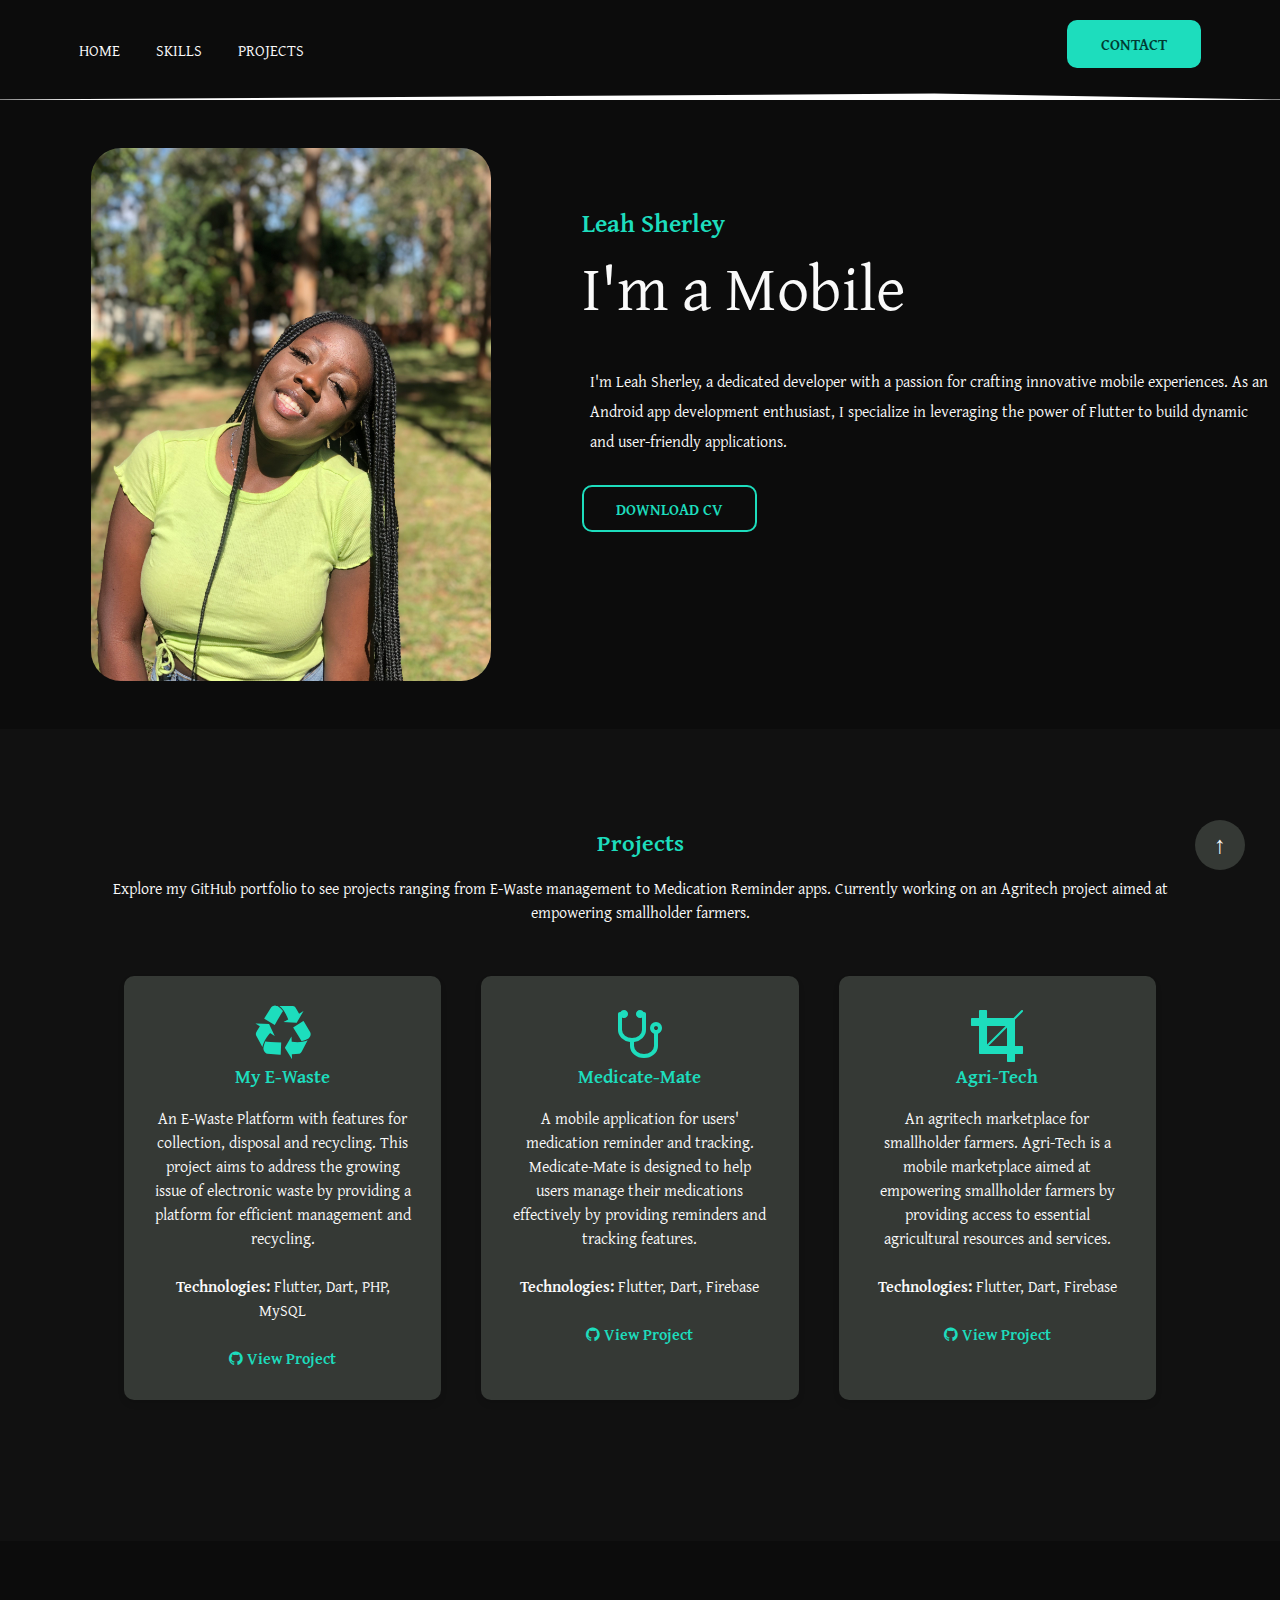
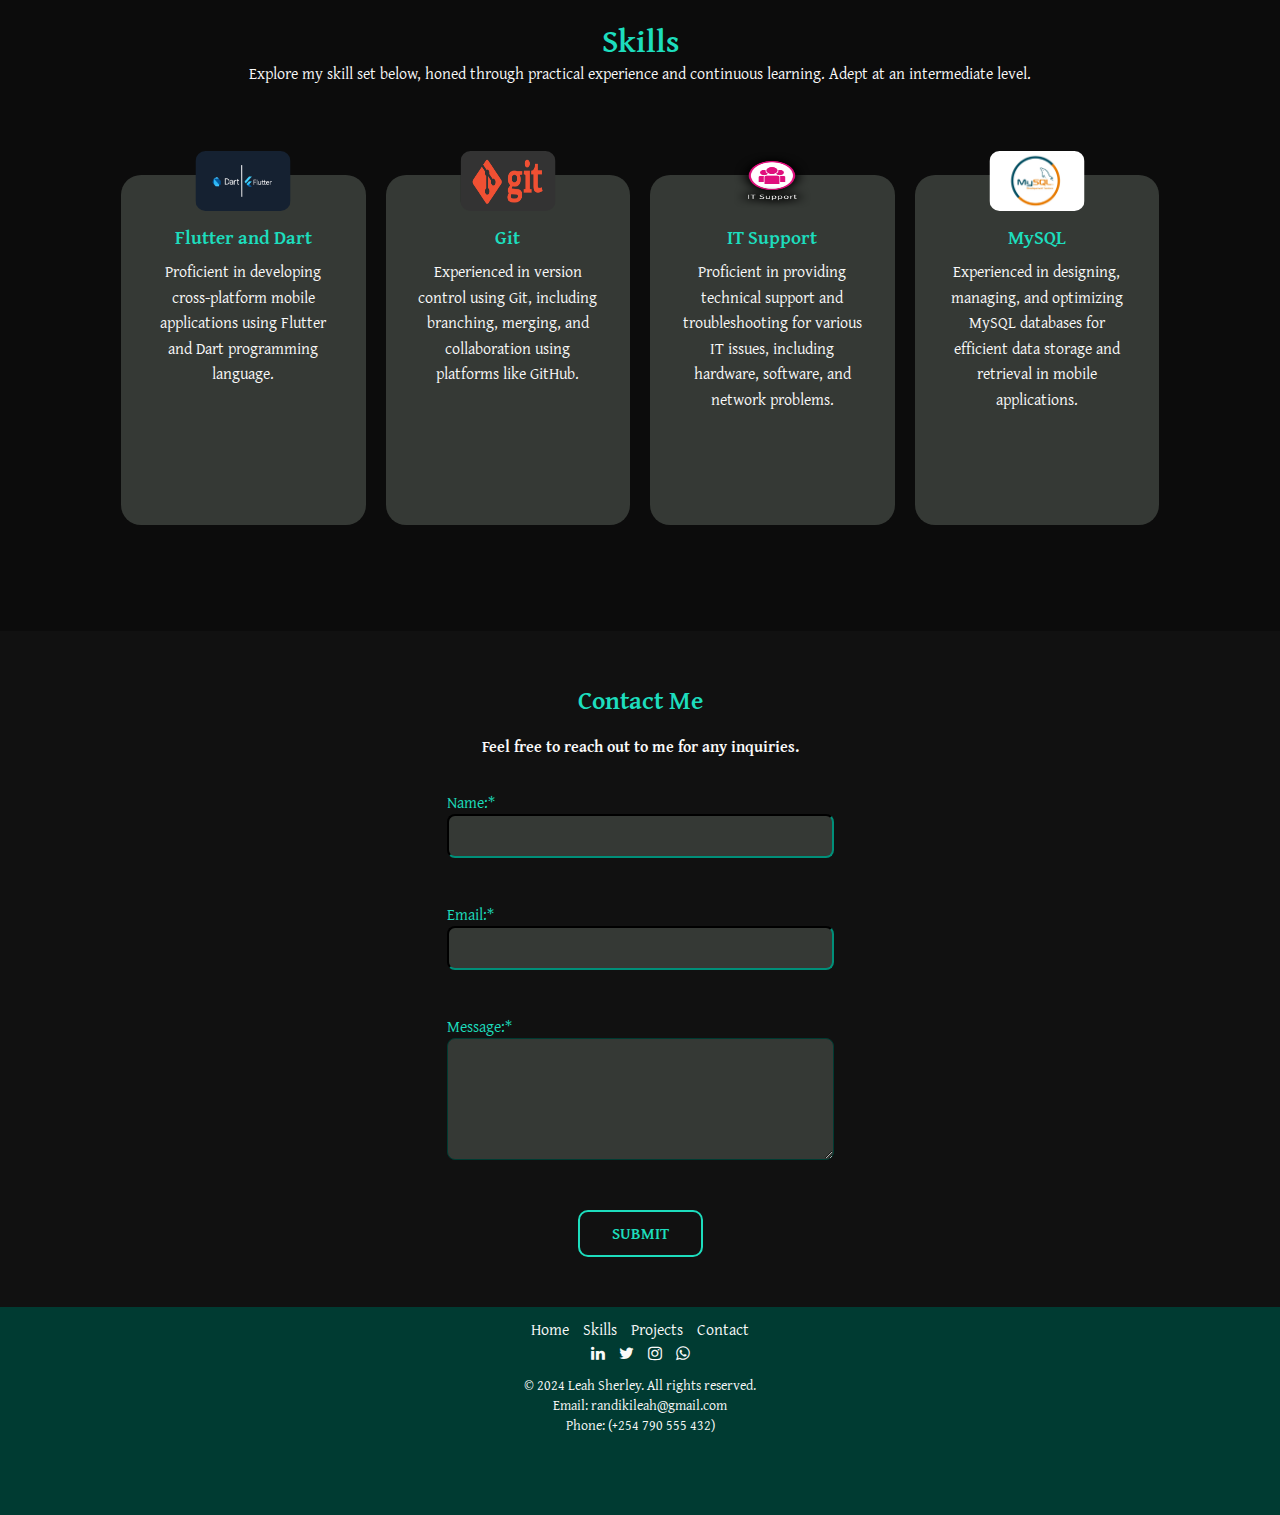
==== index.html @ 06bbe146 "Renamed porfolio.html to index.html" ====
<!DOCTYPE html>
<html lang="en">

<head>
    <meta charset="UTF-8" />
    <meta name="viewport" content="width=device-width, initial-scale=1.0" />
    <link rel="stylesheet" href="style2.css" />
    <link rel="stylesheet" href="https://cdnjs.cloudflare.com/ajax/libs/font-awesome/4.7.0/css/font-awesome.min.css">
    <title>LEAH SHERLEY</title>
</head>

<body>
    <header>
        <div class="container">
            <nav class="nav">
                <div class="nav-items">
                    <div>
                        <a href="#Home">Home</a>
                        <a href="#Skills">Skills</a>
                        <a href="#Projects">Projects</a>
                    </div>
                </div>
                <div class="nav-btn">
                    <button class="btn btn-primary" onclick="window.location.href='#contactForm'">Contact</button>
                </div>
            </nav>
        </div>
    </header>
    <div id="Home" class="hero">
        <div class="image ">
            <img src="/images/IMG_7433.jpg " alt="Leah Sherley " />
        </div>
        <div class="Information">
            <h6>Leah Sherley</h6>
            <h1>
                I'm a Mobile<br />
                <span id="developer-text">Developer</span>
            </h1>
            <p>
                I'm Leah Sherley, a dedicated developer with a passion for crafting innovative mobile experiences. As an Android app development enthusiast, I specialize in leveraging the power of Flutter to build dynamic and user-friendly applications.
            </p>
            <div>
                <a href="https://drive.google.com/uc?export=download&id=1IxdCJ3FiOMbYZynX-vOIn98LqghZPm8A" class="btn btn-secondary" download>Download CV</a>
            </div>

        </div>
    </div>
    <section id="Projects" class="github">
        <div class="container">
            <h2>Projects</h2>
            <p>
                Explore my GitHub portfolio to see projects ranging from E-Waste management to Medication Reminder apps. Currently working on an Agritech project aimed at empowering smallholder farmers.
            </p>
            <div class="projects">
                <div class="project">
                    <h3><i class="fa fa-recycle fa-3x"></i><br>My E-Waste</h3>
                    <p>
                        An E-Waste Platform with features for collection, disposal and recycling. This project aims to address the growing issue of electronic waste by providing a platform for efficient management and recycling.
                    </p>
                    <p><strong>Technologies:</strong> Flutter, Dart, PHP, MySQL</p>
                    <a href="https://github.com/LeahSherley/E-Waste-Management ">
                        <i class="fa fa-github "></i> View Project
                    </a>
                </div>
                <div class="project ">
                    <h3><i class="fa fa-stethoscope fa-3x"></i>
                        <br>Medicate-Mate
                    </h3>
                    <p>
                        A mobile application for users' medication reminder and tracking. Medicate-Mate is designed to help users manage their medications effectively by providing reminders and tracking features.
                    </p>
                    <p><strong>Technologies:</strong> Flutter, Dart, Firebase</p>
                    <a href="https://github.com/LeahSherley/MedicateMate "><i class="fa fa-github "></i> View Project</a>
                </div>
                <div class="project">
                    <h3><i class="fa fa-crop fa-3x"></i><br>Agri-Tech</h3>
                    <p>An agritech marketplace for smallholder farmers. Agri-Tech is a mobile marketplace aimed at empowering smallholder farmers by providing access to essential agricultural resources and services.</p>
                    <p><strong>Technologies:</strong> Flutter, Dart, Firebase</p>
                    <a href="#"> <i class="fa fa-github "></i> View Project</a>
                </div>
            </div>
        </div>
    </section>
    <section id="Skills" class="skills">
        <div class="container ">
            <h1 class="skills-head ">Skills</h1>
            <p>
                Explore my skill set below, honed through practical experience and continuous learning. Adept at an intermediate level.
            </p>
            <div class="card-grid ">
                <div class="card ">
                    <img src="/images/flutter-dart.jpg " alt="Flutter and Dart " />
                    <h2>Flutter and Dart</h2>
                    <p>
                        Proficient in developing cross-platform mobile applications using Flutter and Dart programming language.
                    </p>
                </div>
                <div class="card">
                    <img src="/images/git.webp " alt="Git " />
                    <h2>Git</h2>
                    <p>
                        Experienced in version control using Git, including branching, merging, and collaboration using platforms like GitHub.
                    </p>
                </div>
                <div class="card">
                    <img src="/images/ITSupport.png " alt="IT support " />
                    <h2>IT Support</h2>
                    <p>
                        Proficient in providing technical support and troubleshooting for various IT issues, including hardware, software, and network problems.
                    </p>
                </div>
                <div class="card">
                    <img src="/images/MySQL-Logo.jpg " alt="MySQL " />
                    <h2>MySQL</h2>
                    <p>
                        Experienced in designing, managing, and optimizing MySQL databases for efficient data storage and retrieval in mobile applications.
                    </p>
                </div>
            </div>
        </div>

    </section>
    <section id="contactForm" class="contact-form">
        <div class="container">
            <div class="form-header">
                <h1>Contact Me</h1>
                <h2>Feel free to reach out to me for any inquiries.</h2>
            </div>
            <form action="https://leahsherley.000webhostapp.com/contact.php" method="POST">
                <label for="name">Name:</label>
                <input type="text" id="name" name="name" required /><br/><br/>
                <label for="email">Email:</label>
                <input type="email" id="email" name="email" required /><br /><br/>
                <label for="message">Message:</label><br/>
                <textarea id="message" name="message" rows="5" cols="50" required></textarea>
                <br/><br/>
                <center>
                    <div>
                        <button class="btn btn-secondary ">Submit</button>
                    </div>
                </center>
            </form>
        </div>
    </section>
    <footer class="footer ">
        <div class="container ">
            <div class="footer-content ">
                <div class="footer-links ">
                    <a href="#Home " id="Home">Home</a>
                    <a href="#Skills " id="Skills">Skills</a>
                    <a href="#Projects " id="Projects">Projects</a>
                    <a href="#Contact " id="contactForm">Contact</a>
                </div>
                <div class="social-icons ">
                    <a href="# "><i class="fa fa-linkedin "></i></a>
                    <a href="# "><i class="fa fa-twitter "></i></a>
                    <a href="# "><i class="fa fa-instagram "></i></a>
                    <a href="https://wa.me/254735969544"><i class="fa fa-whatsapp "></i></a>
                </div>
            </div>
            <p class="copyright">© 2024 Leah Sherley. All rights reserved.<br>Email: randikileah@gmail.com
                <br>Phone: (+254 790 555 432)
            </p>


        </div>
    </footer>
    <button onclick="scrollToTop()" id="scrollToTopBtn">&#8593;</button>

    <script src="script.js "></script>
</body>

</html>

</html>

</html>
---- style2.css ----
@import url('https://fonts.googleapis.com/css2?family=Gentium+Plus&display=swap');
        @import 'utilities.css';
         :root {
            --primary: rgb(29, 221, 189);
            --bgDark: rgb(12, 12, 12);
            --white: rgb(250, 250, 250);
            --secondary: rgb(0, 59, 50);
            --bgLight: rgb(190, 181, 181);
        }
        
        * {
            margin: 0;
            padding: 0;
            box-sizing: border-box;
            -webkit-font-smoothing: antialiased;
        }
        
        html {
            scroll-behavior: smooth;
        }
        
        .nav {
            display: flex;
            align-items: center;
            justify-content: space-between;
        }
        
        header {
            background-color: var(--bgDark);
            clip-path: polygon(0 0, 100% 0, 100% 100%, 73% 94%, 0 100%);
        }
        
        header nav .nav-items a {
            color: var(--white);
            text-decoration: none;
            margin-right: 2rem;
            text-transform: uppercase;
            transition: all 0.2s ease;
        }
        
        header nav .nav-items a:hover {
            color: var(--primary);
        }
        
        header nav {
            padding: 2rem 0;
        }
        
        .nav-items {
            display: flex;
            justify-content: right;
        }
        
        body {
            font-family: 'Gentium Plus', serif;
        }
        
        .container {
            max-width: 1152px;
            padding: 0 15px;
            margin: 0 auto;
        }
        
        .hero {
            padding-top: 3rem;
            padding-bottom: 3rem;
            background-color: var(--bgDark);
            display: flex;
            align-items: center;
            justify-content: space-between;
        }
        
        .hero .image img {
            width: 400px;
            border-radius: 30px;
        }
        
        .hero .image {
            flex: 1;
            display: flex;
            justify-content: center;
            align-items: center;
        }
        
        .hero .Information {
            color: var(--white);
            margin-top: -7rem;
            flex: 1.2;
        }
        
        .hero .Information h6 {
            font-size: 1.6rem;
            color: var(--primary);
            margin-bottom: 0.5rem;
            margin-top: 0.5rem;
        }
        
        .hero .Information h1 {
            font-size: 4rem;
            font-weight: 100;
            margin-bottom: 2rem;
            line-height: 1.2;
        }
        
        .hero .Information h1 span {
            color: var(--primary);
        }
        
        .hero .Information p {
            line-height: 1.9;
            margin-bottom: 2rem;
            padding: 0.5rem;
            text-align: start;
            justify-content: left;
        }
        
        .btn {
            padding: 0.6rem 2rem;
            font-size: 1rem;
            font-weight: 600;
            border: 2px solid transparent;
            outline: none;
            cursor: pointer;
            text-transform: uppercase;
            transition: all 0.2s ease;
            border-radius: 10px;
            font-family: 'Gentium Plus', serif;
        }
        
        .btn-primary {
            background-color: var(--primary);
            color: var(--secondary);
            margin-top: -15rem;
        }
        
        .btn-primary:hover {
            background: transparent;
            border-color: var(--primary);
            color: var(--primary);
        }
        
        .btn-secondary {
            background: transparent;
            color: var(--primary);
            border-color: var(--primary);
            text-decoration: none;
        }
        
        .btn-secondary:hover {
            background: var(--primary);
            color: var(--secondary);
        }
        
        section {
            padding: 6rem;
        }
        
        .contact-form h1 {
            margin-bottom: 1rem;
            font-size: 1.6rem;
            font-weight: 600;
            color: var(--primary);
            text-align: center
        }
        
        .contact-form h2 {
            font-size: 1rem;
            margin-bottom: 1rem;
            color: var(--white);
            text-align: center
        }
        
        section.contact-form {
            background: rgb(17 17 17);
            padding: 50px;
            transition: transform 0.3s ease;
            display: flex;
            justify-content: center;
            align-items: center;
            /*flex-direction: column;*/
        }
        
        .form-header {
            margin-bottom: 2rem;
        }
        
        .contact-form:hover {
            transform: scale(1.02)
        }
        
        .contact-form form {
            max-width: 400px;
            border-radius: 30px;
        }
        
        .contact-form input,
        .contact-form textarea {
            width: 100%;
            padding: 10px;
            margin-bottom: 20px;
        }
        
        .contact-form label {
            color: var(--primary);
        }
        
        .contact-form input,
        .contact-form textarea {
            border-radius: 8px;
            background-color: #353935;
            font-family: 'Gentium Plus', serif;
            outline: none;
            color: var(--white);
        }
        
        .contact-form input,
        .contact-form textarea:hover {
            outline: none;
        }
        
        section.skills {
            background: var(--bgDark);
        }
        
        .skills-head {
            color: rgb(l0, 9, 9);
            text-align: center;
            margin-bottom: 1rem;
            line-height: 0.5rem;
            color: var(--primary);
        }
        
        .skillss-head,
        p {
            color: var(--white);
            font-family: 'Gentium Plus', serif;
            text-align: center;
            margin-bottom: 5rem;
            font-weight: 400;
        }
        
        .card {
            flex: 0 1 calc(25% - 20px);
            margin: 10px;
            padding: 25px;
            border-radius: 20px;
        }
        
        .card h2 {
            margin-top: 1rem;
            color: var(--primary);
        }
        
        .card img {
            width: 95px;
            height: 60px;
            background: transparent;
            border-radius: 10px;
        }
        
        .card-grid {
            display: flex;
            justify-content: space-between;
            flex-wrap: wrap;
        }
        
        section.skills .card-grid .card {
            background: #353935;
            padding: 2rem 2rem;
            position: relative;
            text-align: center;
            transition: all 0.2s ease;
        }
        
        section.skills .card-grid .card img {
            position: absolute;
            top: -1.5rem;
            left: 50%;
            transform: translateX(-50%);
            color: var();
        }
        
        section.skills .card-grid .card h2 {
            font-weight: 600;
            font-size: 1.2rem;
            margin-bottom: 0.5rem;
        }
        
        section.skills .card-grid .card p {
            font-family: 'Gentium Plus', serif;
            color: var(--white);
            line-height: 1.6;
        }
        
        section.skills .card-grid .card:hover {
            background: var(--secondary);
        }
        
        section.skills .card-grid .card:hover h2 {
            color: var(--white);
        }
        
        section.skills .card-grid .card:hover p {
            color: var(--bgDark);
        }
        
        .skills {
            transition: transform 0.3s ease;
        }
        
        .skills:hover {
            transform: scale(1.05);
        }
        
        section.github {
            background: rgb(17, 17, 17);
            padding: 6rem 0;
        }
        
        .github {
            transition: transform 0.3s ease;
        }
        
        .github:hover {
            transform: scale(1.05);
        }
        
        .github h2 {
            color: var(--primary);
            text-align: center;
            margin-bottom: 1rem;
        }
        
        .github p {
            color: var(--white);
            font-family: 'Gentium Plus', serif;
            text-align: center;
            margin-bottom: 2rem;
            font-weight: 500;
        }
        
        .projects {
            display: flex;
            flex-wrap: wrap;
            justify-content: center;
            margin: 25px;
        }
        
        .project {
            background-color: #353935;
            border-radius: 10px;
            padding: 30px;
            margin: 20px;
            width: calc(33.33% - 40px);
            box-shadow: 0 4px 6px rgba(0, 0, 0, 0.1);
            text-align: center;
            transition: transform 0.3s ease;
        }
        
        .project:hover {
            transform: scale(1.05);
            background-color: var(--secondary);
        }
        
        .project h3 {
            color: var(--primary);
            margin-bottom: 1rem;
        }
        
        .project p {
            color: var(--white);
            margin-bottom: 1.5rem;
        }
        
        .project a {
            color: var(--primary);
            text-decoration: none;
            font-weight: 600;
            transition: color 0.2s ease;
        }
        
        .project a:hover {
            color: var(--bgDark);
        }
        
        .footer {
            background-color: var(--secondary);
            color: var(--white);
            padding-top: 10px;
            padding-bottom: 0.2px;
            text-align: center;
            bottom: 0;
            width: 100%;
        }
        
        .footer-content {
            justify-content: center;
        }
        
        .footer-links a {
            color: var(--white);
            text-decoration: none;
            margin: 5px;
        }
        
        .social-icons a {
            color: var(--white);
            text-decoration: none;
            margin: 5px;
        }
        
        .social-icons a i:hover {
            color: var(--bgDark);
        }
        
        .footer-links a:hover {
            color: var(--bgDark);
        }
        
        .copyright {
            margin-top: 10px;
            font-size: 14px;
        }
        
        #scrollToTopBtn {
            position: fixed;
            bottom: 30px;
            right: 35px;
            background-color: #353935;
            color: var(--white);
            border: none;
            border-radius: 50%;
            width: 50px;
            height: 50px;
            font-size: 24px;
            cursor: pointer;
            transition: background-color 0.3s ease;
        }
        
        #scrollToTopBtn:hover {
            background-color: var(--primary);
        }
        
        #scrollToTopBtn:hover::after {
            content: "Go to top";
            position: absolute;
            top: 100%;
            left: calc(100% + 10px);
            transform: translateX(-50%);
            background-color: rgba(0, 0, 0, 0.8);
            font-family: 'Gentium Plus', serif;
            color: (var(--secondary));
            padding: 5px 10px;
            border-radius: 5px;
            font-size: 10px;
            white-space: nowrap;
            visibility: visible;
            z-index: 999;
        }
        
        form input:required,
        form textarea:required {
            border-color: var(--secondary);
        }
        
        form input:required:focus,
        form textarea:required:focus {
            border-color: var(--secondary);
        }
        
        form label:after {
            content: "*";
            color: var(--primary);
        }
        /* For screens smaller than 992px */
        
        @media screen and (max-width: 992px) {
            header nav {
                flex-direction: column;
                align-items: center;
                text-align: center;
            }
            header nav .nav-items {
                margin-top: 1rem;
            }
            .hero {
                flex-direction: column;
                text-align: center;
                padding: 10px;
            }
            .hero .image img {
                width: 100%;
                max-width: 300px;
                margin-bottom: 2rem;
            }
            .hero .Information {
                margin-top: 0;
            }
            header nav .nav-items a {
                margin-right: 1rem;
            }
            .nav-btn {
                width: 100%;
                margin-top: 1rem;
            }
            .hero .Information p {
                padding: 0.5rem;
                text-align: center;
                justify-content: center;
            }
            section.skills .card-grid .card {
                flex: 0 1 calc(50% - 20px);
                padding: 20px;
            }
        }
        /* For screens smaller than 768px */
        
        @media screen and (max-width: 768px) {
            header {
                clip-path: polygon(0 0, 100% 0, 100% 100%, 50% 94%, 0 100%);
            }
            header nav {
                flex-direction: column;
                align-items: center;
                text-align: center;
            }
            header nav .nav-items {
                margin-top: 1rem;
            }
            .hero {
                flex-direction: column;
                text-align: center;
                padding: 10px;
            }
            .hero .image img {
                width: 100%;
                max-width: 300px;
                margin-bottom: 2rem;
            }
            .hero .Information {
                margin-top: 0;
            }
            .btn-primary {
                margin-top: 0;
            }
            section.skills .card-grid .card {
                flex: 0 1 calc(50% - 20px);
                padding: 20px;
            }
            .project {
                width: calc(50% - 40px);
                margin: 20px;
                padding: 20px;
            }
            section.skills {
                padding-bottom: 3rem;
            }
            .projects {
                clear: both;
            }
            .nav-btn {
                width: 100%;
                margin-top: 1rem;
            }
            .hero .Information p {
                padding: 0.5rem;
                text-align: center;
                justify-content: center;
            }
            .github:hover {
                transform: scale(1.01);
            }
        }
        /* For screens smaller than 576px */
        
        @media screen and (max-width: 576px) {
            header {
                clip-path: polygon(0 0, 100% 0, 100% 100%, 40% 94%, 0 100%);
            }
            .hero .image img {
                max-width: 200px;
            }
            section.skills .card-grid .card {
                flex: 0 1 calc(100% - 20px);
                padding: 20px;
            }
            .project {
                width: calc(100% - 20px);
                padding: 20px;
                margin: 20px;
            }
            .nav-btn {
                width: 100%;
                margin-top: 1rem;
            }
            .hero .Information p {
                padding: 0.5rem;
                text-align: center;
                justify-content: center;
            }
        }
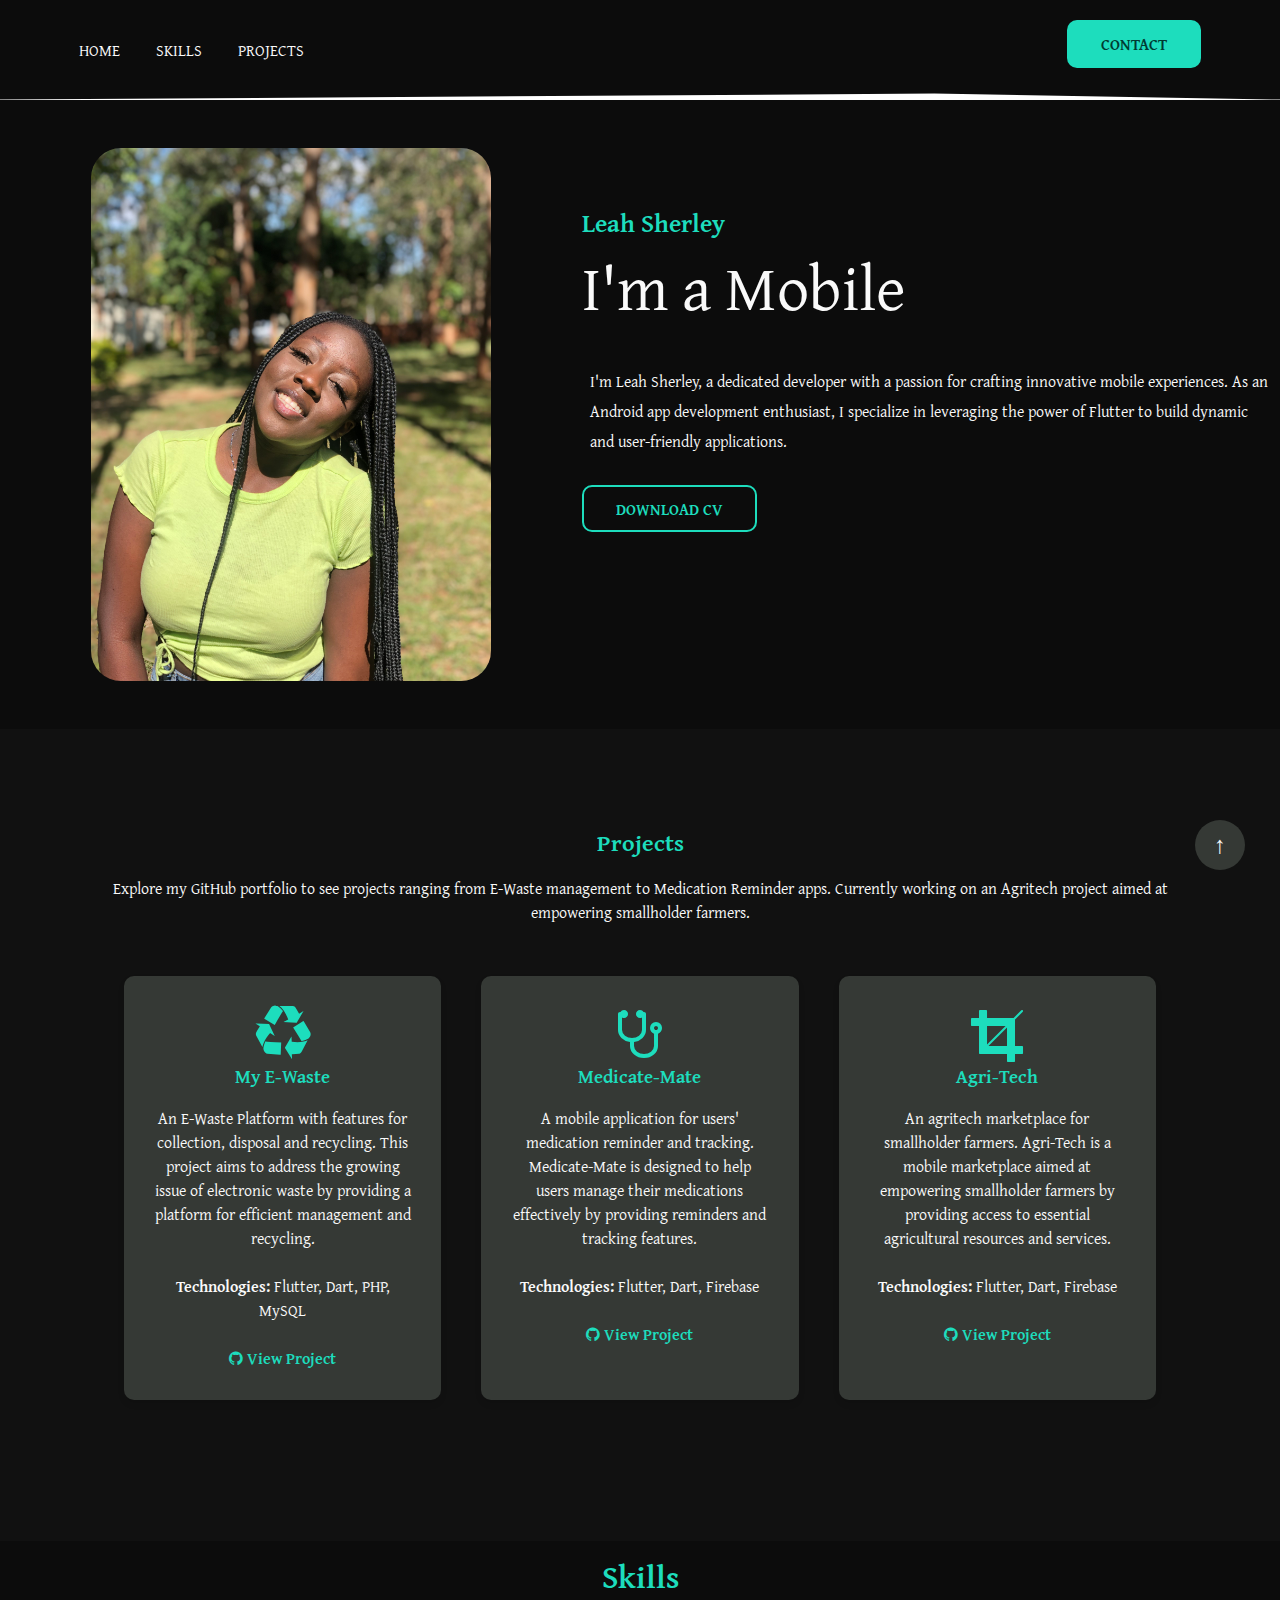
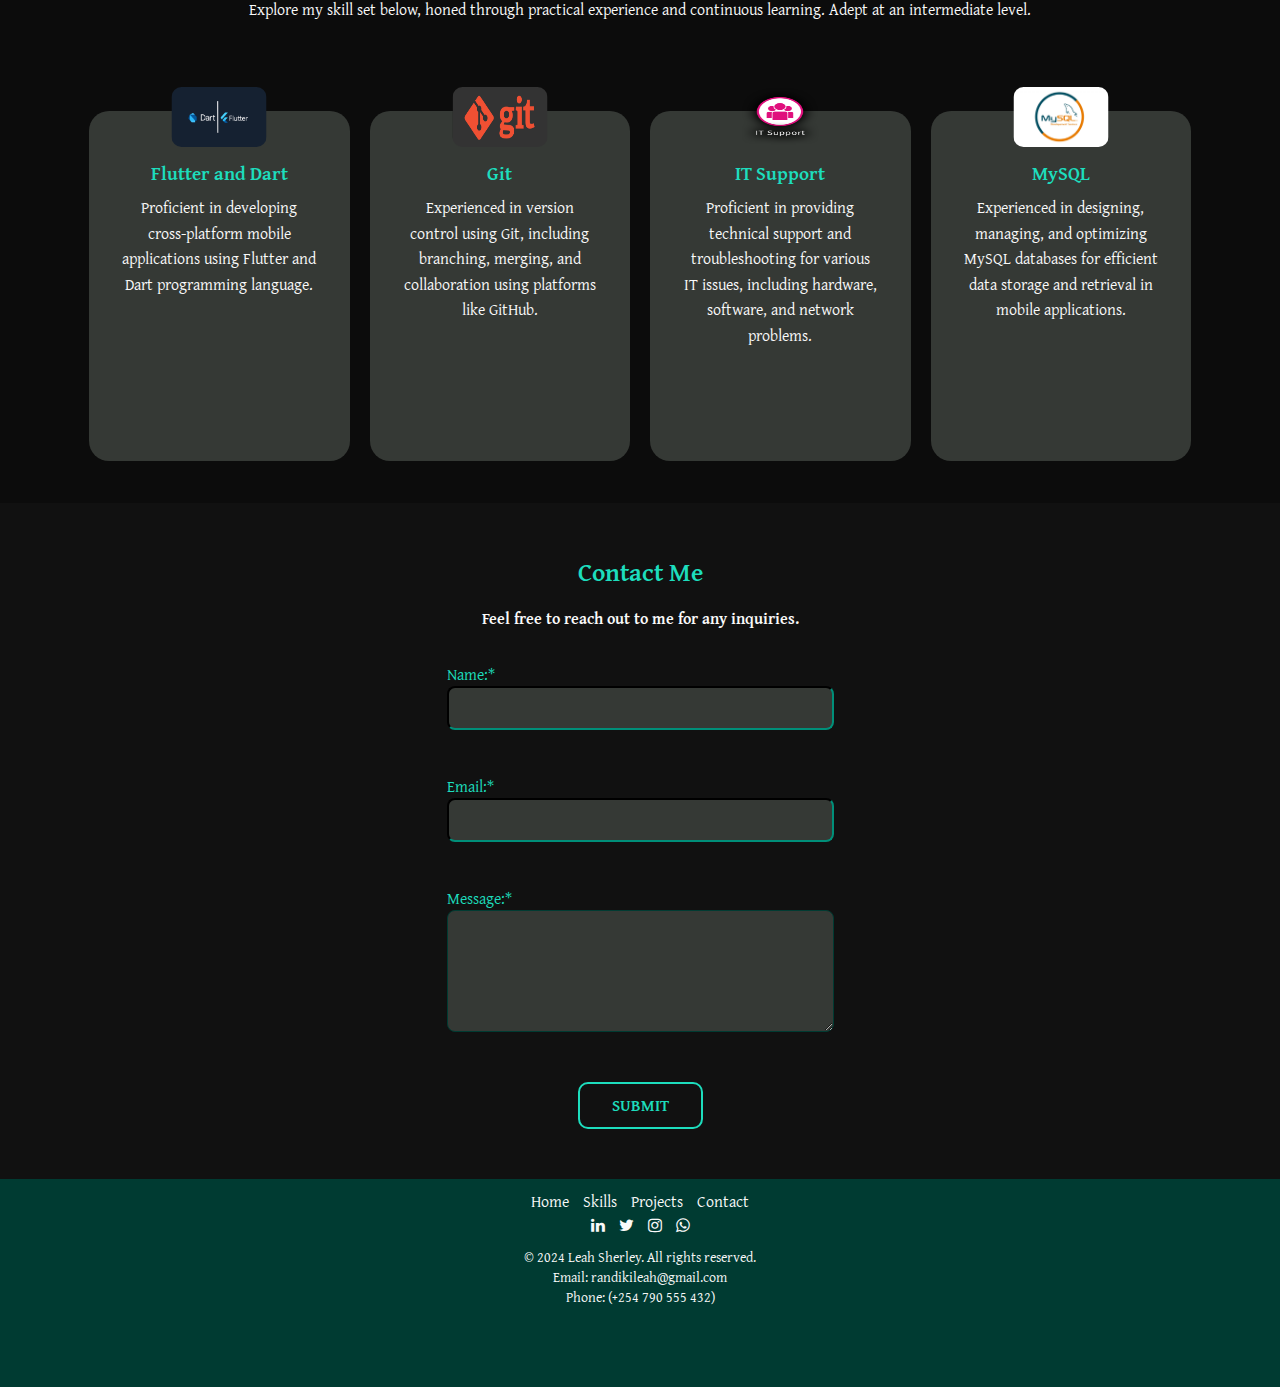
==== commit 3079fec4: "Added the updated CV" ====
--- a/index.html
+++ b/index.html
@@ -28,7 +28,7 @@
     </header>
     <div id="Home" class="hero">
         <div class="image ">
-            <img src="/images/IMG_7433.jpg " alt="Leah Sherley " />
+            <img src="./images/IMG_7433.jpg" alt="Leah Sherley " />
         </div>
         <div class="Information">
             <h6>Leah Sherley</h6>
@@ -40,7 +40,7 @@
                 I'm Leah Sherley, a dedicated developer with a passion for crafting innovative mobile experiences. As an Android app development enthusiast, I specialize in leveraging the power of Flutter to build dynamic and user-friendly applications.
             </p>
             <div>
-                <a href="https://drive.google.com/uc?export=download&id=1IxdCJ3FiOMbYZynX-vOIn98LqghZPm8A" class="btn btn-secondary" download>Download CV</a>
+                <a href="https://drive.google.com/uc?export=download&id=1LVUqROQGdLPAIBIECosdAiVGILkfuD1q" class="btn btn-secondary" download>Download CV</a>
             </div>
 
         </div>
@@ -89,28 +89,28 @@
             </p>
             <div class="card-grid ">
                 <div class="card ">
-                    <img src="/images/flutter-dart.jpg " alt="Flutter and Dart " />
+                    <img src="./images/flutter-dart.jpg" alt="Flutter and Dart " />
                     <h2>Flutter and Dart</h2>
                     <p>
                         Proficient in developing cross-platform mobile applications using Flutter and Dart programming language.
                     </p>
                 </div>
                 <div class="card">
-                    <img src="/images/git.webp " alt="Git " />
+                    <img src="./images/git.webp" alt="Git " />
                     <h2>Git</h2>
                     <p>
                         Experienced in version control using Git, including branching, merging, and collaboration using platforms like GitHub.
                     </p>
                 </div>
                 <div class="card">
-                    <img src="/images/ITSupport.png " alt="IT support " />
+                    <img src="./images/ITSupport.png" alt="IT support " />
                     <h2>IT Support</h2>
                     <p>
                         Proficient in providing technical support and troubleshooting for various IT issues, including hardware, software, and network problems.
                     </p>
                 </div>
                 <div class="card">
-                    <img src="/images/MySQL-Logo.jpg " alt="MySQL " />
+                    <img src="./images/MySQL-Logo.jpg" alt="MySQL " />
                     <h2>MySQL</h2>
                     <p>
                         Experienced in designing, managing, and optimizing MySQL databases for efficient data storage and retrieval in mobile applications.
--- a/style2.css
+++ b/style2.css
@@ -220,6 +220,7 @@
         
         section.skills {
             background: var(--bgDark);
+            padding: 2rem;
         }
         
         .skills-head {
@@ -266,7 +267,7 @@
         
         section.skills .card-grid .card {
             background: #353935;
-            padding: 2rem 2rem;
+            padding: 2rem;
             position: relative;
             text-align: center;
             transition: all 0.2s ease;
@@ -495,6 +496,7 @@
             }
             .hero .Information {
                 margin-top: 0;
+                margin-bottom: 2rem;
             }
             header nav .nav-items a {
                 margin-right: 1rem;
@@ -508,9 +510,21 @@
                 text-align: center;
                 justify-content: center;
             }
+            .card-grid {
+                display: flex;
+                justify-content: space-between;
+                flex-wrap: wrap;
+            }
             section.skills .card-grid .card {
                 flex: 0 1 calc(50% - 20px);
                 padding: 20px;
+            }
+            .skills:hover {
+                transform: none;
+            }
+            section.skills {
+                background: var(--bgDark);
+                padding: 2rem;
             }
         }
         /* For screens smaller than 768px */
@@ -536,16 +550,27 @@
                 width: 100%;
                 max-width: 300px;
                 margin-bottom: 2rem;
+                margin-top: 2rem;
             }
             .hero .Information {
                 margin-top: 0;
             }
             .btn-primary {
                 margin-top: 0;
+                margin-bottom: 10px;
+            }
+            .btn btn-secondary {
+                margin-bottom: 2rem;
+            }
+            .card-grid {
+                display: flex;
+                justify-content: space-between;
+                flex-wrap: wrap;
             }
             section.skills .card-grid .card {
-                flex: 0 1 calc(50% - 20px);
+                flex: 0 1 calc(50% - 40px);
                 padding: 20px;
+                margin: 1rem;
             }
             .project {
                 width: calc(50% - 40px);
@@ -553,7 +578,7 @@
                 padding: 20px;
             }
             section.skills {
-                padding-bottom: 3rem;
+                padding: 1rem;
             }
             .projects {
                 clear: both;
@@ -568,7 +593,10 @@
                 justify-content: center;
             }
             .github:hover {
-                transform: scale(1.01);
+                transform: none;
+            }
+            .skills:hover {
+                transform: none;
             }
         }
         /* For screens smaller than 576px */
@@ -580,9 +608,13 @@
             .hero .image img {
                 max-width: 200px;
             }
+            .card-grid {
+                display: flex;
+                justify-content: space-between;
+                flex-wrap: wrap;
+            }
             section.skills .card-grid .card {
-                flex: 0 1 calc(100% - 20px);
-                padding: 20px;
+                flex: 0 1 calc(100% - 40px);
             }
             .project {
                 width: calc(100% - 20px);
@@ -598,4 +630,10 @@
                 text-align: center;
                 justify-content: center;
             }
+            .skills:hover {
+                transform: none;
+            }
+            section.skills {
+                padding: 2rem;
+            }
         }